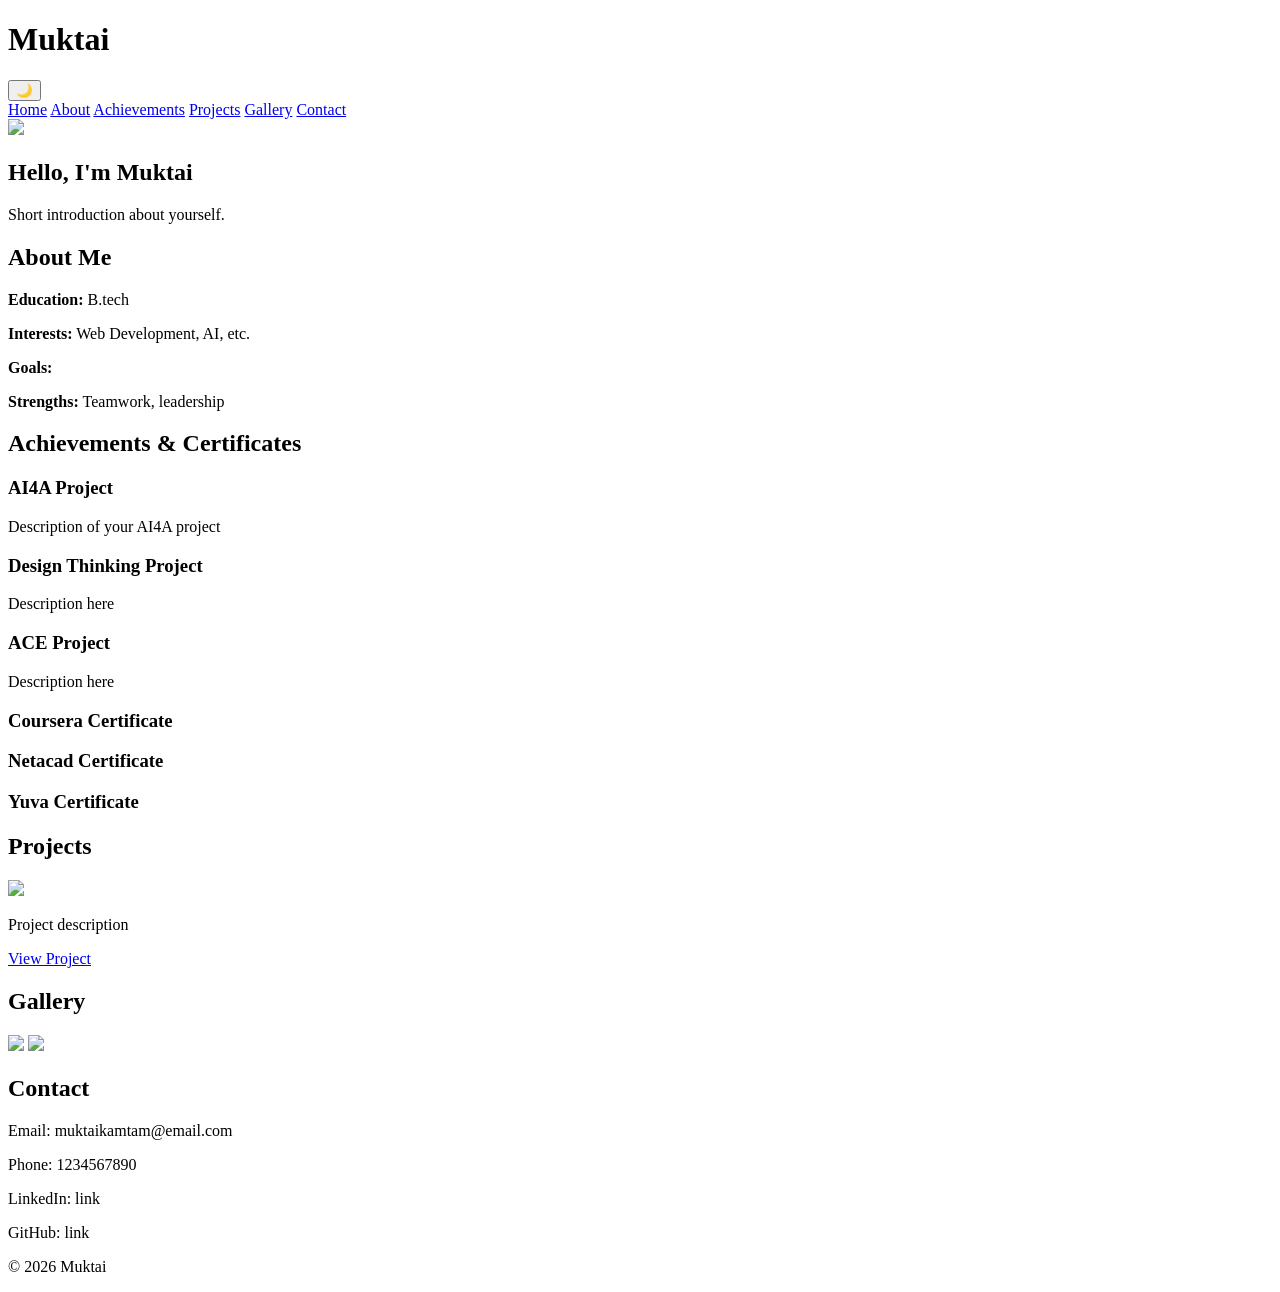
==== index.html @ 868ef03a "Rename preview.html to index.html" ====
<!DOCTYPE html>
<html lang="en">
<head>
    <meta charset="UTF-8">
    <meta name="viewport" content="width=device-width, initial-scale=1.0">
    <title>My Portfolio</title>
    <link rel="stylesheet" href="style.css">
</head>
<body>

<header>
    <h1>Muktai</h1>
    <button onclick="toggleDarkMode()">🌙</button>
</header>

<nav>
    <a href="#home">Home</a>
    <a href="#about">About</a>
    <a href="#achievements">Achievements</a>
    <a href="#projects">Projects</a>
    <a href="#gallery">Gallery</a>
    <a href="#contact">Contact</a>
</nav>

<section id="home">
    <img src="assets/profile.jpg" class="profile">
    <h2>Hello, I'm Muktai</h2>
    <p>Short introduction about yourself.</p>
</section>

<section id="about">
    <h2>About Me</h2>
    <p><b>Education:</b> B.tech</p>
    <p><b>Interests:</b> Web Development, AI, etc.</p>
    <p><b>Goals:</b> </p>
    <p><b>Strengths:</b> Teamwork, leadership</p>
</section>

<section id="achievements">
    <h2>Achievements & Certificates</h2>
    <div class="card">
        <h3>AI4A Project</h3>
        <p>Description of your AI4A project</p>
    </div>
    <div class="card">
        <h3>Design Thinking Project</h3>
        <p>Description here</p>
    </div>
    <div class="card">
        <h3>ACE Project</h3>
        <p>Description here</p>
    </div>
    <div class="card">
        <h3>Coursera Certificate</h3>
    </div>
    <div class="card">
        <h3>Netacad Certificate</h3>
    </div>
    <div class="card">
        <h3>Yuva Certificate</h3>
    </div>
</section>

<section id="projects">
    <h2>Projects</h2>
    <div class="card">
        <img src="assets/projects/project1.png">
        <p>Project description</p>
        <a href="#">View Project</a>
    </div>
</section>

<section id="gallery">
    <h2>Gallery</h2>
    <img src="assets/gallery/img1.jpg">
    <img src="assets/gallery/img2.jpg">
</section>

<section id="contact">
    <h2>Contact</h2>
    <p>Email: muktaikamtam@email.com</p>
    <p>Phone: 1234567890</p>
    <p>LinkedIn: link</p>
    <p>GitHub: link</p>
</section>

<footer>
    <p>© 2026 Muktai</p>
</footer>

<script src="script.js"></script>
</body>
</html>
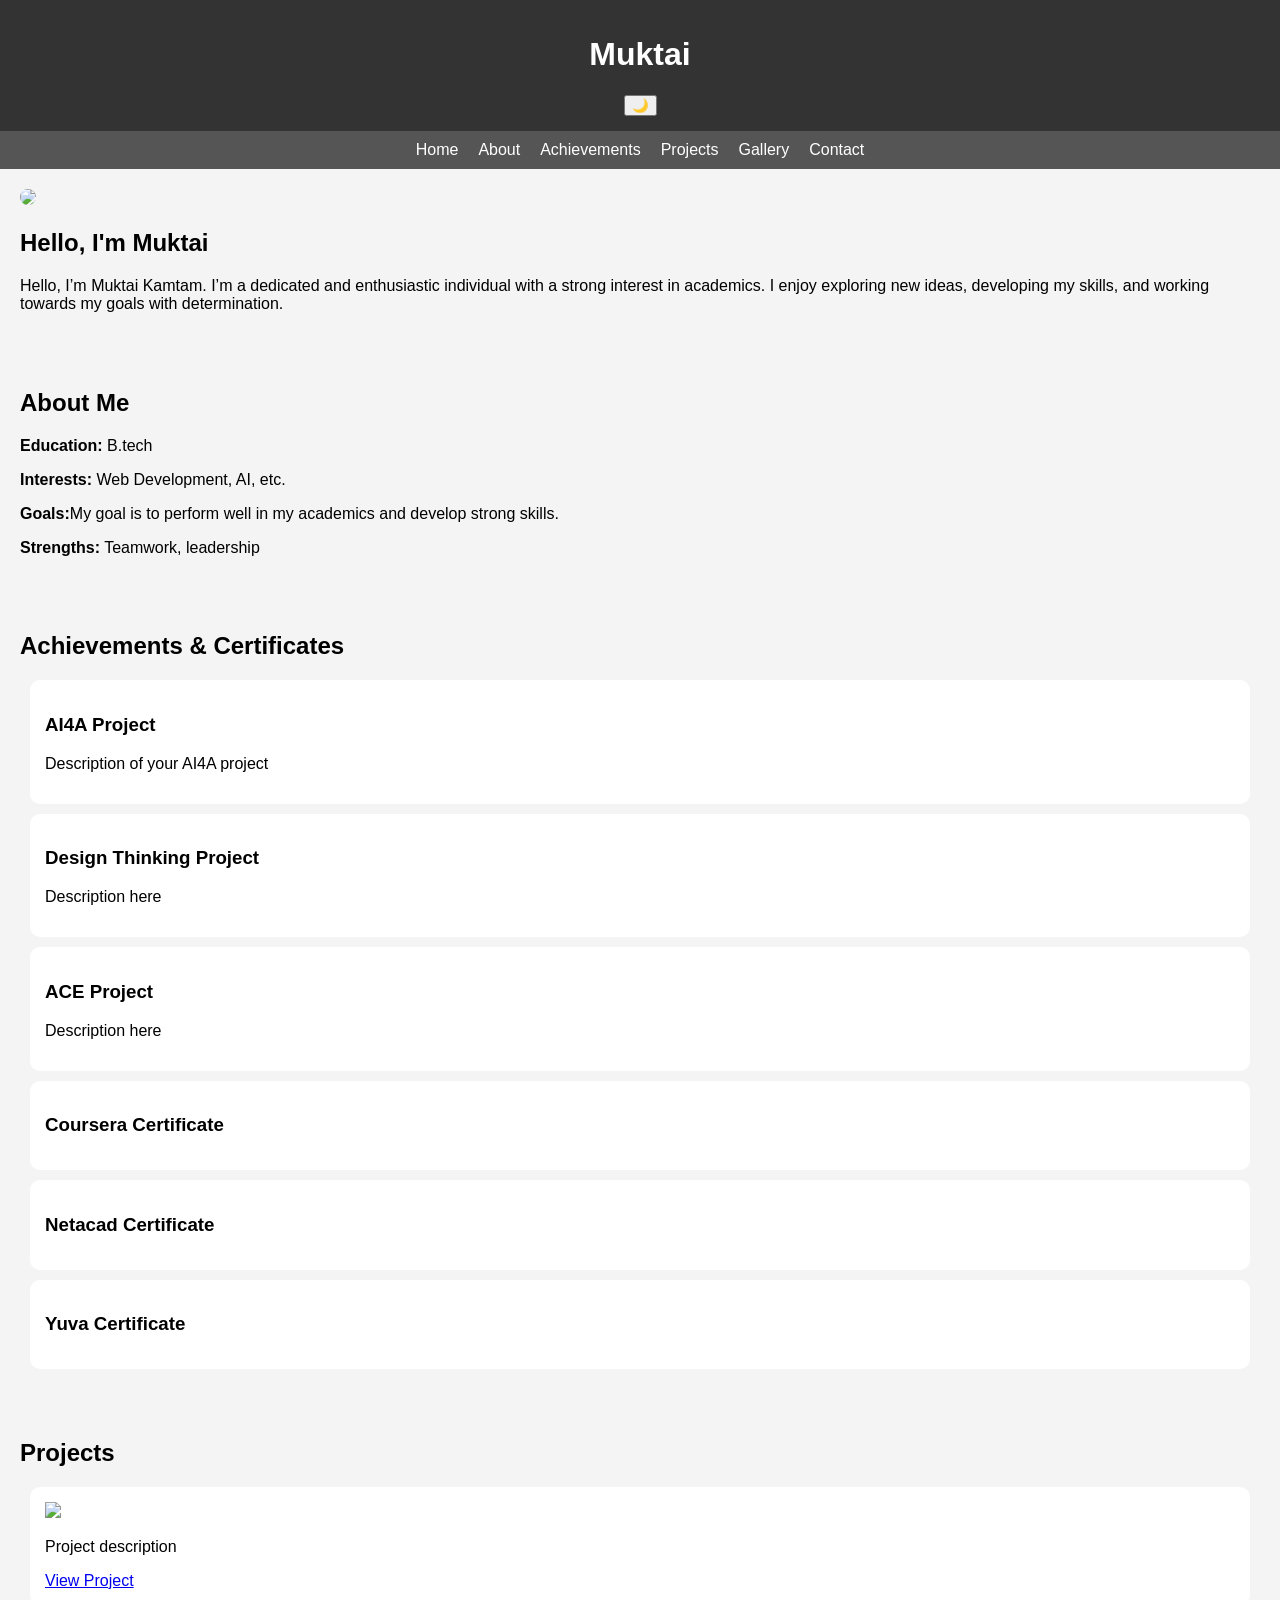
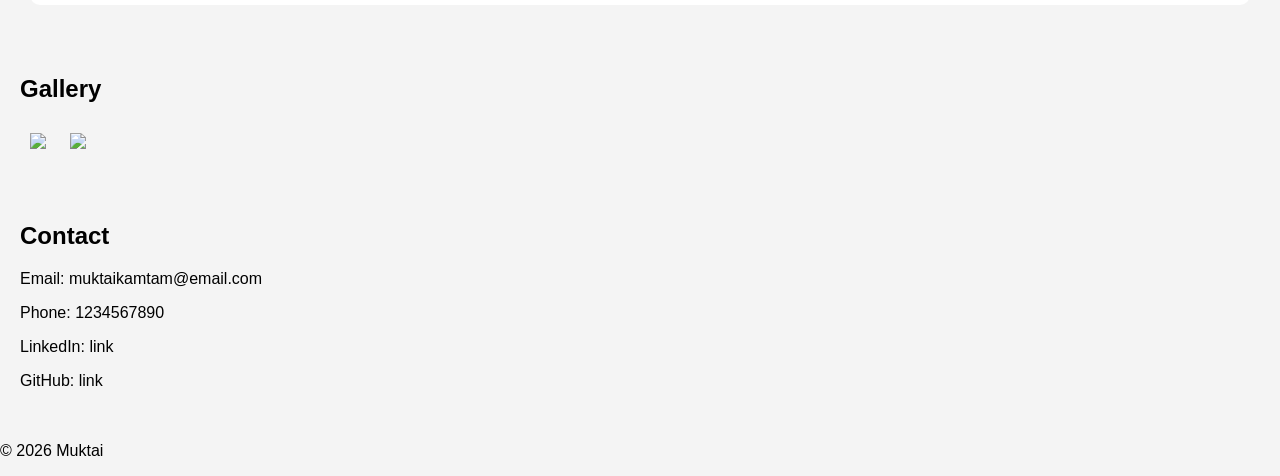
==== commit 921c39cb: "Rename preview (1).html to index.html" ====
--- a/index.html
+++ b/index.html
@@ -25,14 +25,16 @@
 <section id="home">
     <img src="assets/profile.jpg" class="profile">
     <h2>Hello, I'm Muktai</h2>
-    <p>Short introduction about yourself.</p>
+    <p>Hello, I’m Muktai Kamtam. 
+      I’m a dedicated and enthusiastic individual with a strong interest in academics.
+      I enjoy exploring new ideas, developing my skills, and working towards my goals with determination.</p>
 </section>
 
 <section id="about">
     <h2>About Me</h2>
     <p><b>Education:</b> B.tech</p>
     <p><b>Interests:</b> Web Development, AI, etc.</p>
-    <p><b>Goals:</b> </p>
+    <p><b>Goals:</b>My goal is to perform well in my academics and develop strong skills. </p>
     <p><b>Strengths:</b> Teamwork, leadership</p>
 </section>
 
--- a/style.css
+++ b/style.css
@@ -0,0 +1,55 @@
+body {
+    font-family: Arial;
+    margin: 0;
+    background: #f4f4f4;
+}
+
+header {
+    background: #333;
+    color: white;
+    text-align: center;
+    padding: 15px;
+}
+
+nav {
+    display: flex;
+    justify-content: center;
+    background: #555;
+}
+
+nav a {
+    color: white;
+    padding: 10px;
+    text-decoration: none;
+}
+
+nav a:hover {
+    background: #222;
+}
+
+section {
+    padding: 20px;
+}
+
+.profile {
+    width: 150px;
+    border-radius: 50%;
+}
+
+.card {
+    background: white;
+    padding: 15px;
+    margin: 10px;
+    border-radius: 10px;
+}
+
+#gallery img {
+    width: 150px;
+    margin: 10px;
+}
+
+/* Dark Mode */
+.dark {
+    background: #121212;
+    color: white;
+}
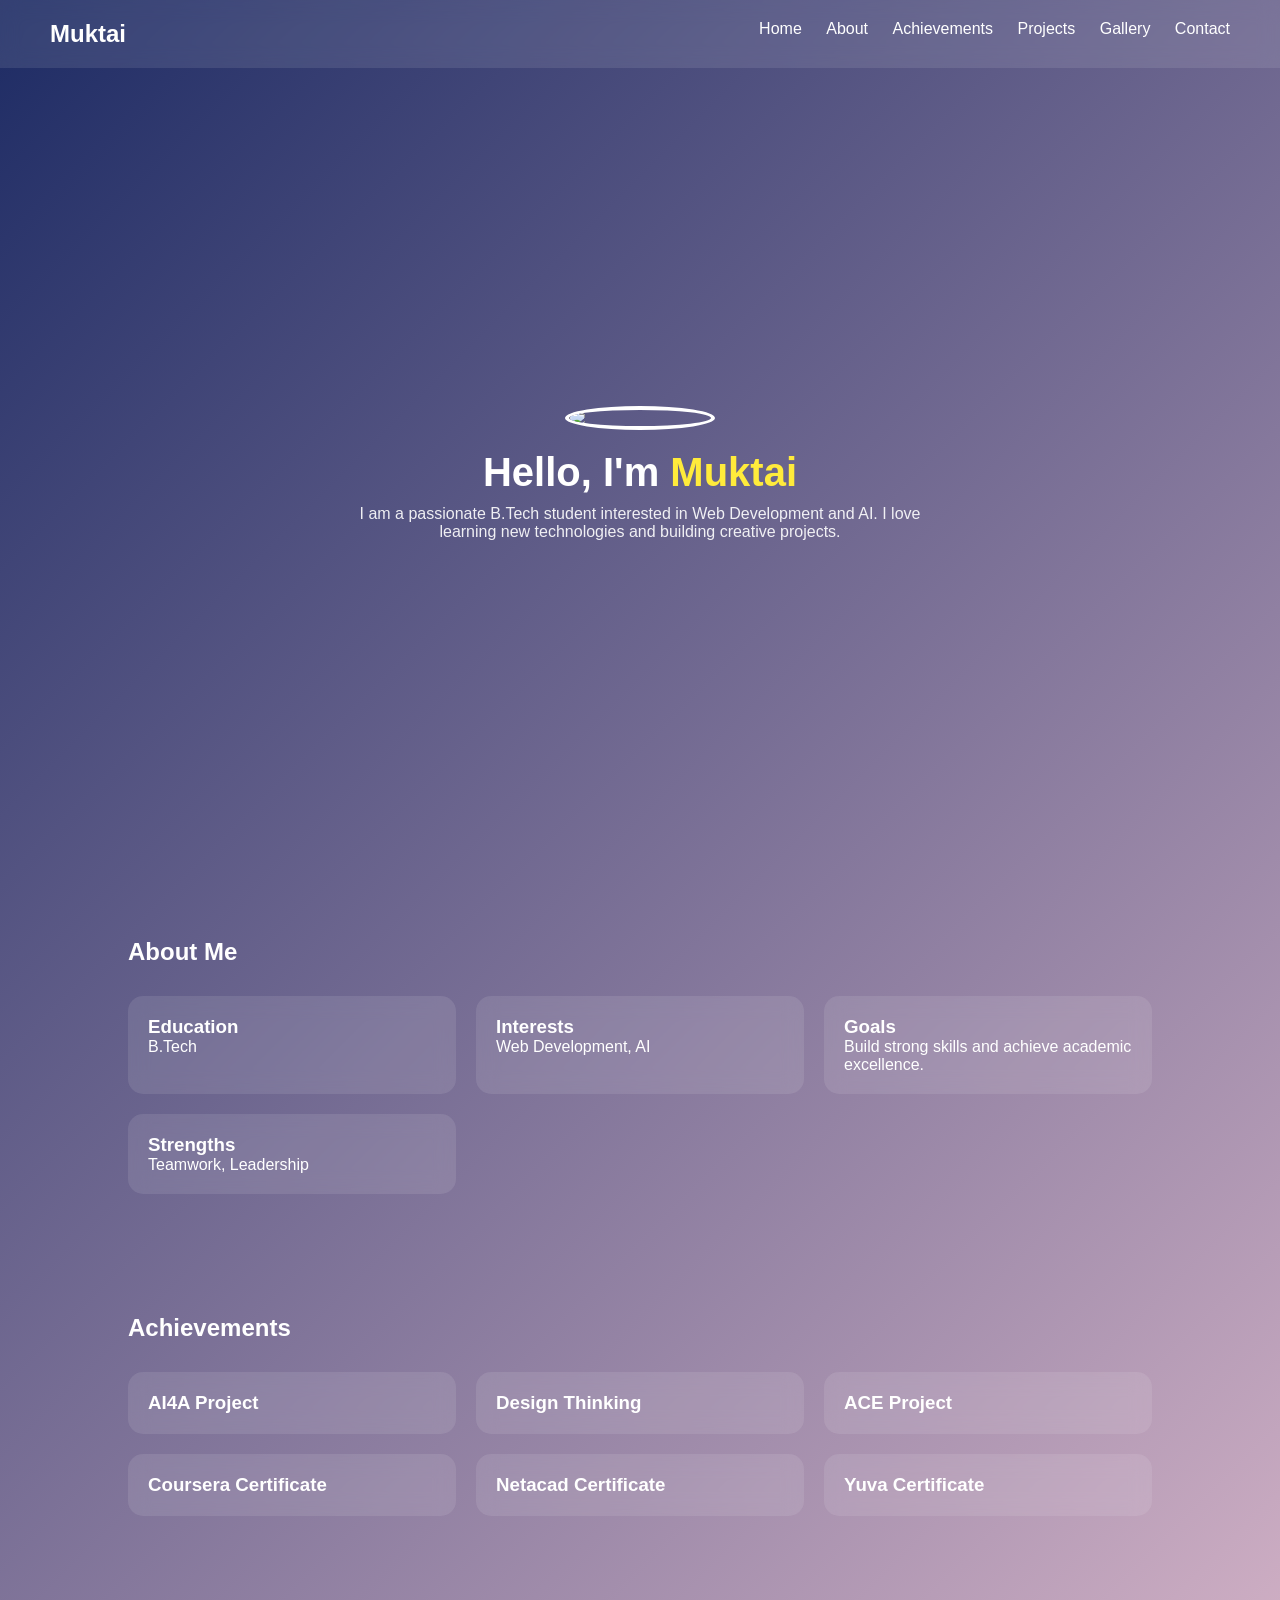
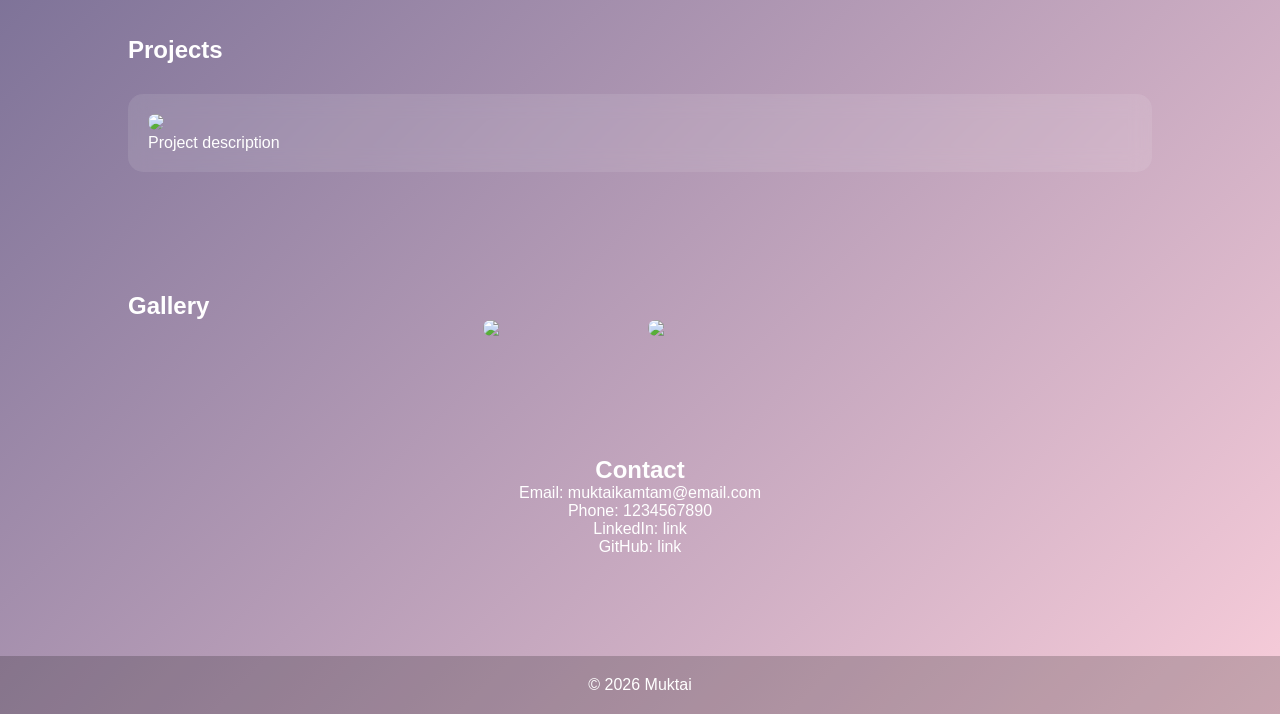
==== commit 47e438b8: "Update index.html" ====
--- a/index.html
+++ b/index.html
@@ -1,95 +1,230 @@
 <!DOCTYPE html>
 <html lang="en">
 <head>
-    <meta charset="UTF-8">
-    <meta name="viewport" content="width=device-width, initial-scale=1.0">
-    <title>My Portfolio</title>
-    <link rel="stylesheet" href="style.css">
+<meta charset="UTF-8">
+<meta name="viewport" content="width=device-width, initial-scale=1.0">
+<title>Muktai Portfolio</title>
+
+<style>
+*{
+margin:0;
+padding:0;
+box-sizing:border-box;
+font-family:'Segoe UI',sans-serif;
+}
+
+body{
+background:linear-gradient(135deg,#1d2b64,#f8cdda);
+color:white;
+}
+
+/* NAVBAR */
+nav{
+display:flex;
+justify-content:space-between;
+padding:20px 50px;
+background:rgba(255,255,255,0.1);
+backdrop-filter:blur(10px);
+position:sticky;
+top:0;
+}
+
+nav h1{
+font-size:24px;
+}
+
+nav a{
+margin-left:20px;
+text-decoration:none;
+color:white;
+font-weight:500;
+transition:0.3s;
+}
+
+nav a:hover{
+color:#ffeb3b;
+}
+
+/* HERO */
+.hero{
+height:90vh;
+display:flex;
+align-items:center;
+justify-content:center;
+flex-direction:column;
+text-align:center;
+}
+
+.hero img{
+width:150px;
+border-radius:50%;
+border:4px solid white;
+margin-bottom:20px;
+}
+
+.hero h2{
+font-size:40px;
+}
+
+.hero span{
+color:#ffeb3b;
+}
+
+.hero p{
+max-width:600px;
+margin-top:10px;
+opacity:0.9;
+}
+
+/* SECTION */
+section{
+padding:60px 10%;
+}
+
+/* CARDS */
+.grid{
+display:grid;
+grid-template-columns:repeat(auto-fit,minmax(250px,1fr));
+gap:20px;
+margin-top:30px;
+}
+
+.card{
+background:rgba(255,255,255,0.1);
+padding:20px;
+border-radius:15px;
+backdrop-filter:blur(10px);
+transition:0.3s;
+}
+
+.card:hover{
+transform:translateY(-10px);
+background:rgba(255,255,255,0.2);
+}
+
+/* PROJECT */
+.project img{
+width:100%;
+border-radius:10px;
+}
+
+/* GALLERY */
+.gallery{
+display:flex;
+flex-wrap:wrap;
+gap:15px;
+justify-content:center;
+}
+
+.gallery img{
+width:150px;
+border-radius:10px;
+transition:0.3s;
+}
+
+.gallery img:hover{
+transform:scale(1.1);
+}
+
+/* CONTACT */
+.contact{
+text-align:center;
+}
+
+/* FOOTER */
+footer{
+text-align:center;
+padding:20px;
+background:rgba(0,0,0,0.2);
+margin-top:40px;
+}
+
+</style>
 </head>
+
 <body>
 
-<header>
-    <h1>Muktai</h1>
-    <button onclick="toggleDarkMode()">🌙</button>
-</header>
-
 <nav>
-    <a href="#home">Home</a>
-    <a href="#about">About</a>
-    <a href="#achievements">Achievements</a>
-    <a href="#projects">Projects</a>
-    <a href="#gallery">Gallery</a>
-    <a href="#contact">Contact</a>
+<h1>Muktai</h1>
+<div>
+<a href="#home">Home</a>
+<a href="#about">About</a>
+<a href="#achievements">Achievements</a>
+<a href="#projects">Projects</a>
+<a href="#gallery">Gallery</a>
+<a href="#contact">Contact</a>
+</div>
 </nav>
 
-<section id="home">
-    <img src="assets/profile.jpg" class="profile">
-    <h2>Hello, I'm Muktai</h2>
-    <p>Hello, I’m Muktai Kamtam. 
-      I’m a dedicated and enthusiastic individual with a strong interest in academics.
-      I enjoy exploring new ideas, developing my skills, and working towards my goals with determination.</p>
+<section class="hero" id="home">
+<img src="assets/profile.jpg">
+<h2>Hello, I'm <span>Muktai</span></h2>
+<p>I am a passionate B.Tech student interested in Web Development and AI. I love learning new technologies and building creative projects.</p>
 </section>
 
 <section id="about">
-    <h2>About Me</h2>
-    <p><b>Education:</b> B.tech</p>
-    <p><b>Interests:</b> Web Development, AI, etc.</p>
-    <p><b>Goals:</b>My goal is to perform well in my academics and develop strong skills. </p>
-    <p><b>Strengths:</b> Teamwork, leadership</p>
+<h2>About Me</h2>
+<div class="grid">
+<div class="card">
+<h3>Education</h3>
+<p>B.Tech</p>
+</div>
+<div class="card">
+<h3>Interests</h3>
+<p>Web Development, AI</p>
+</div>
+<div class="card">
+<h3>Goals</h3>
+<p>Build strong skills and achieve academic excellence.</p>
+</div>
+<div class="card">
+<h3>Strengths</h3>
+<p>Teamwork, Leadership</p>
+</div>
+</div>
 </section>
 
 <section id="achievements">
-    <h2>Achievements & Certificates</h2>
-    <div class="card">
-        <h3>AI4A Project</h3>
-        <p>Description of your AI4A project</p>
-    </div>
-    <div class="card">
-        <h3>Design Thinking Project</h3>
-        <p>Description here</p>
-    </div>
-    <div class="card">
-        <h3>ACE Project</h3>
-        <p>Description here</p>
-    </div>
-    <div class="card">
-        <h3>Coursera Certificate</h3>
-    </div>
-    <div class="card">
-        <h3>Netacad Certificate</h3>
-    </div>
-    <div class="card">
-        <h3>Yuva Certificate</h3>
-    </div>
+<h2>Achievements</h2>
+<div class="grid">
+<div class="card"><h3>AI4A Project</h3></div>
+<div class="card"><h3>Design Thinking</h3></div>
+<div class="card"><h3>ACE Project</h3></div>
+<div class="card"><h3>Coursera Certificate</h3></div>
+<div class="card"><h3>Netacad Certificate</h3></div>
+<div class="card"><h3>Yuva Certificate</h3></div>
+</div>
 </section>
 
 <section id="projects">
-    <h2>Projects</h2>
-    <div class="card">
-        <img src="assets/projects/project1.png">
-        <p>Project description</p>
-        <a href="#">View Project</a>
-    </div>
+<h2>Projects</h2>
+<div class="grid">
+<div class="card project">
+<img src="assets/projects/project1.png">
+<p>Project description</p>
+</div>
+</div>
 </section>
 
 <section id="gallery">
-    <h2>Gallery</h2>
-    <img src="assets/gallery/img1.jpg">
-    <img src="assets/gallery/img2.jpg">
-</section>
-
-<section id="contact">
-    <h2>Contact</h2>
-    <p>Email: muktaikamtam@email.com</p>
-    <p>Phone: 1234567890</p>
-    <p>LinkedIn: link</p>
-    <p>GitHub: link</p>
+<h2>Gallery</h2>
+<div class="gallery">
+<img src="assets/gallery/img1.jpg">
+<img src="assets/gallery/img2.jpg">
+</div>
+</section>
+
+<section id="contact" class="contact">
+<h2>Contact</h2>
+<p>Email: muktaikamtam@email.com</p>
+<p>Phone: 1234567890</p>
+<p>LinkedIn: link</p>
+<p>GitHub: link</p>
 </section>
 
 <footer>
-    <p>© 2026 Muktai</p>
+<p>© 2026 Muktai</p>
 </footer>
 
-<script src="script.js"></script>
 </body>
 </html>
